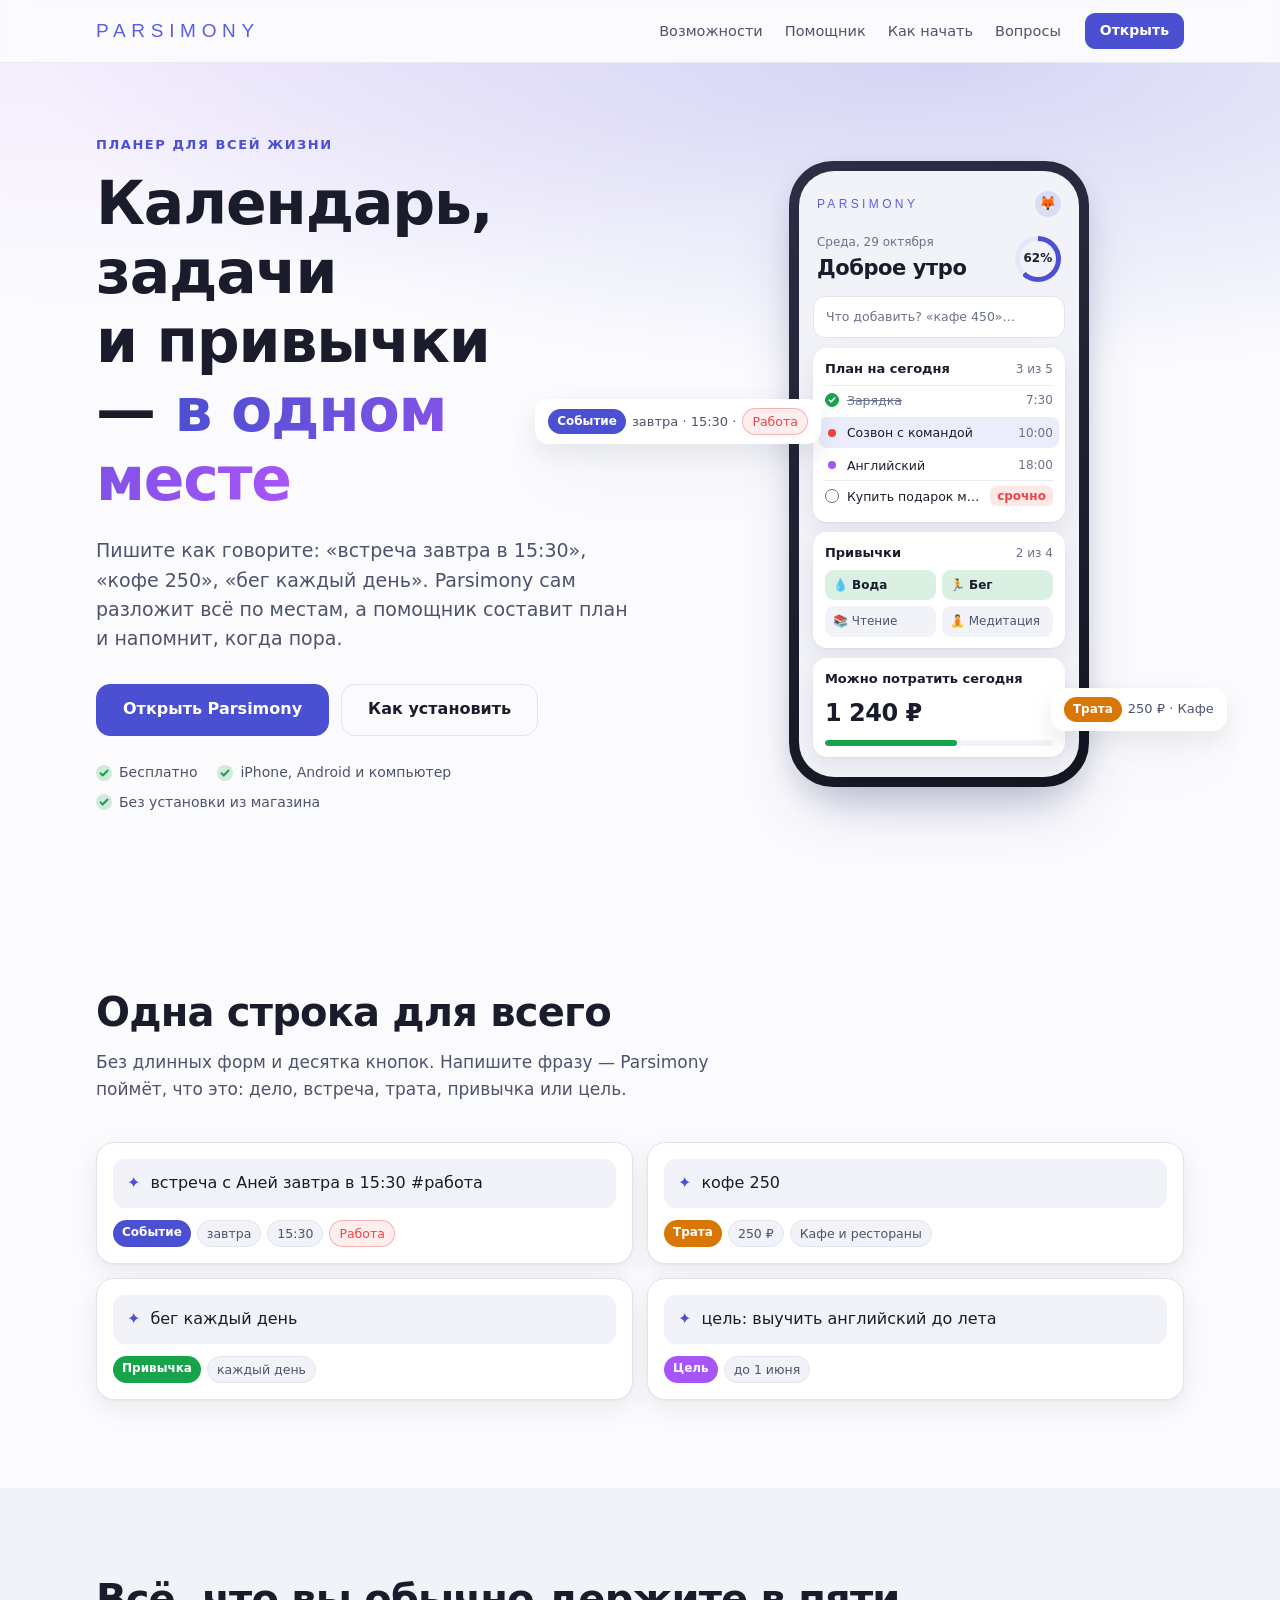
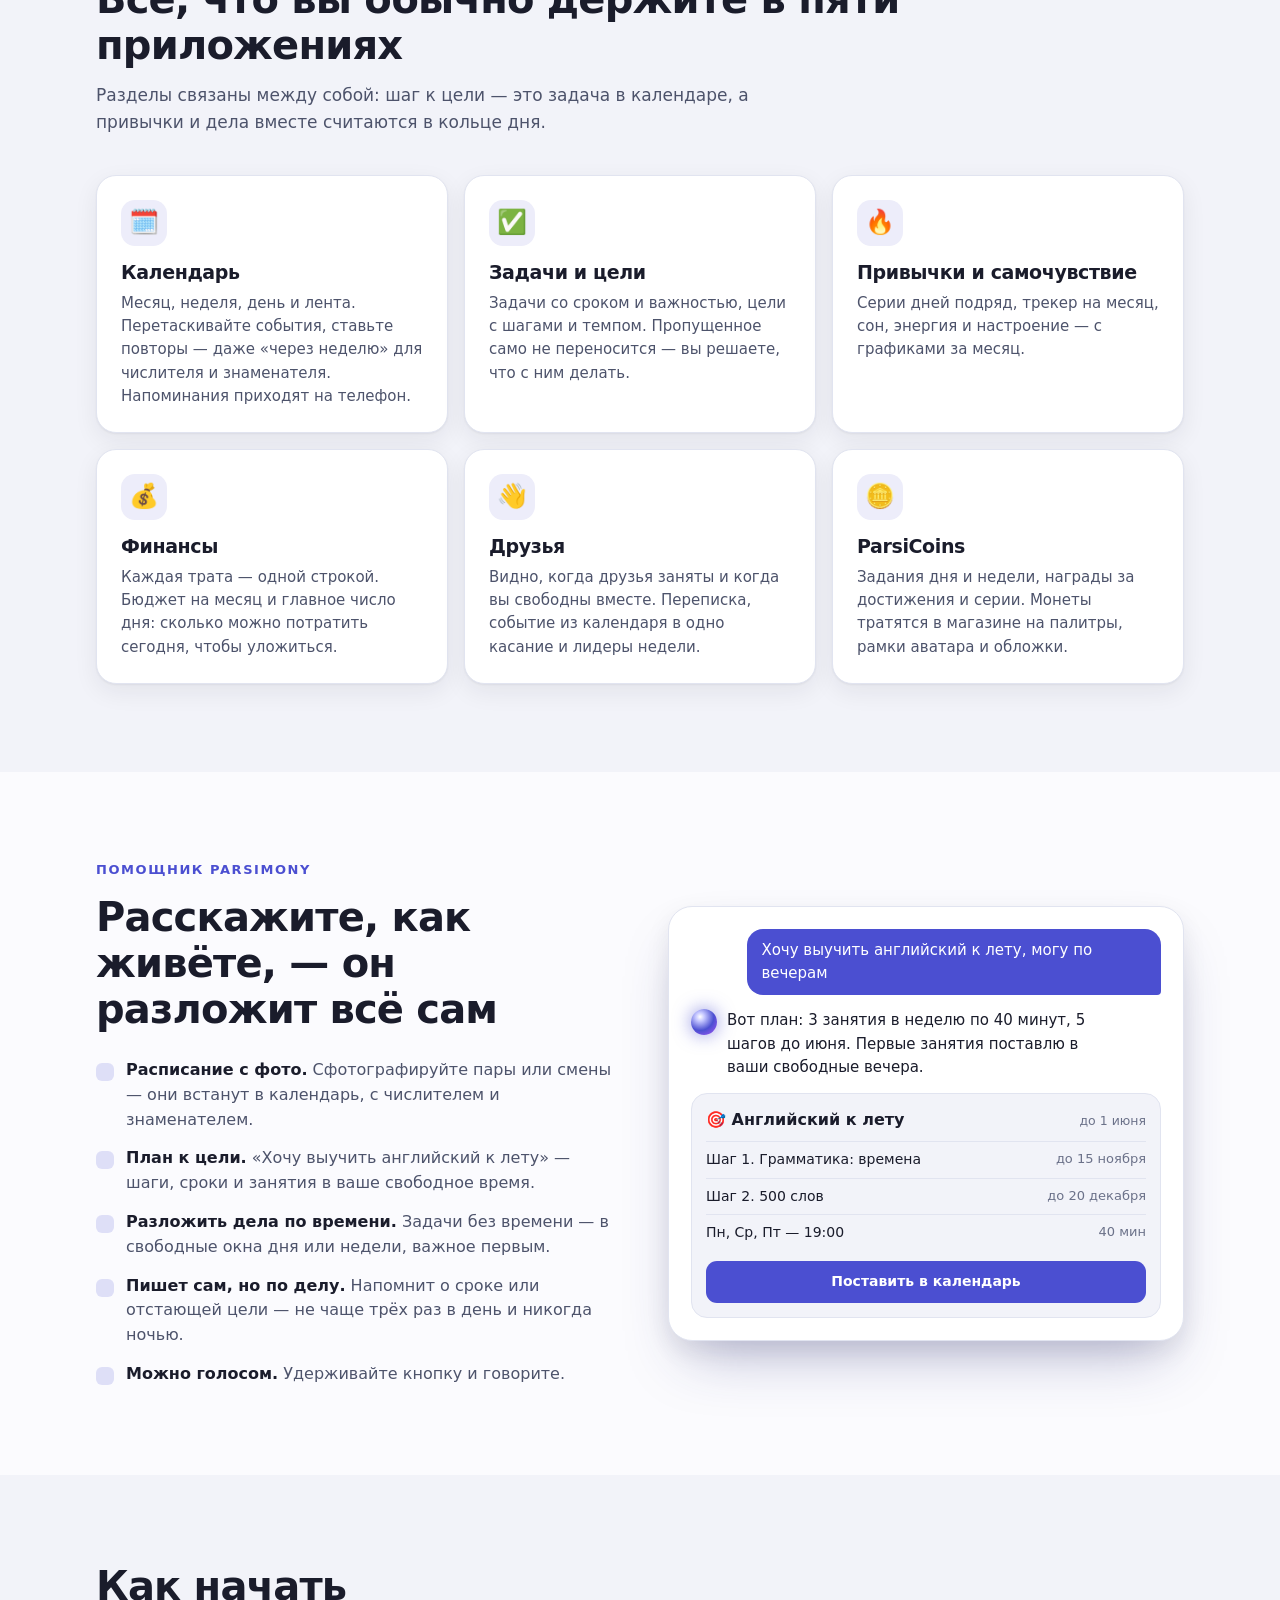
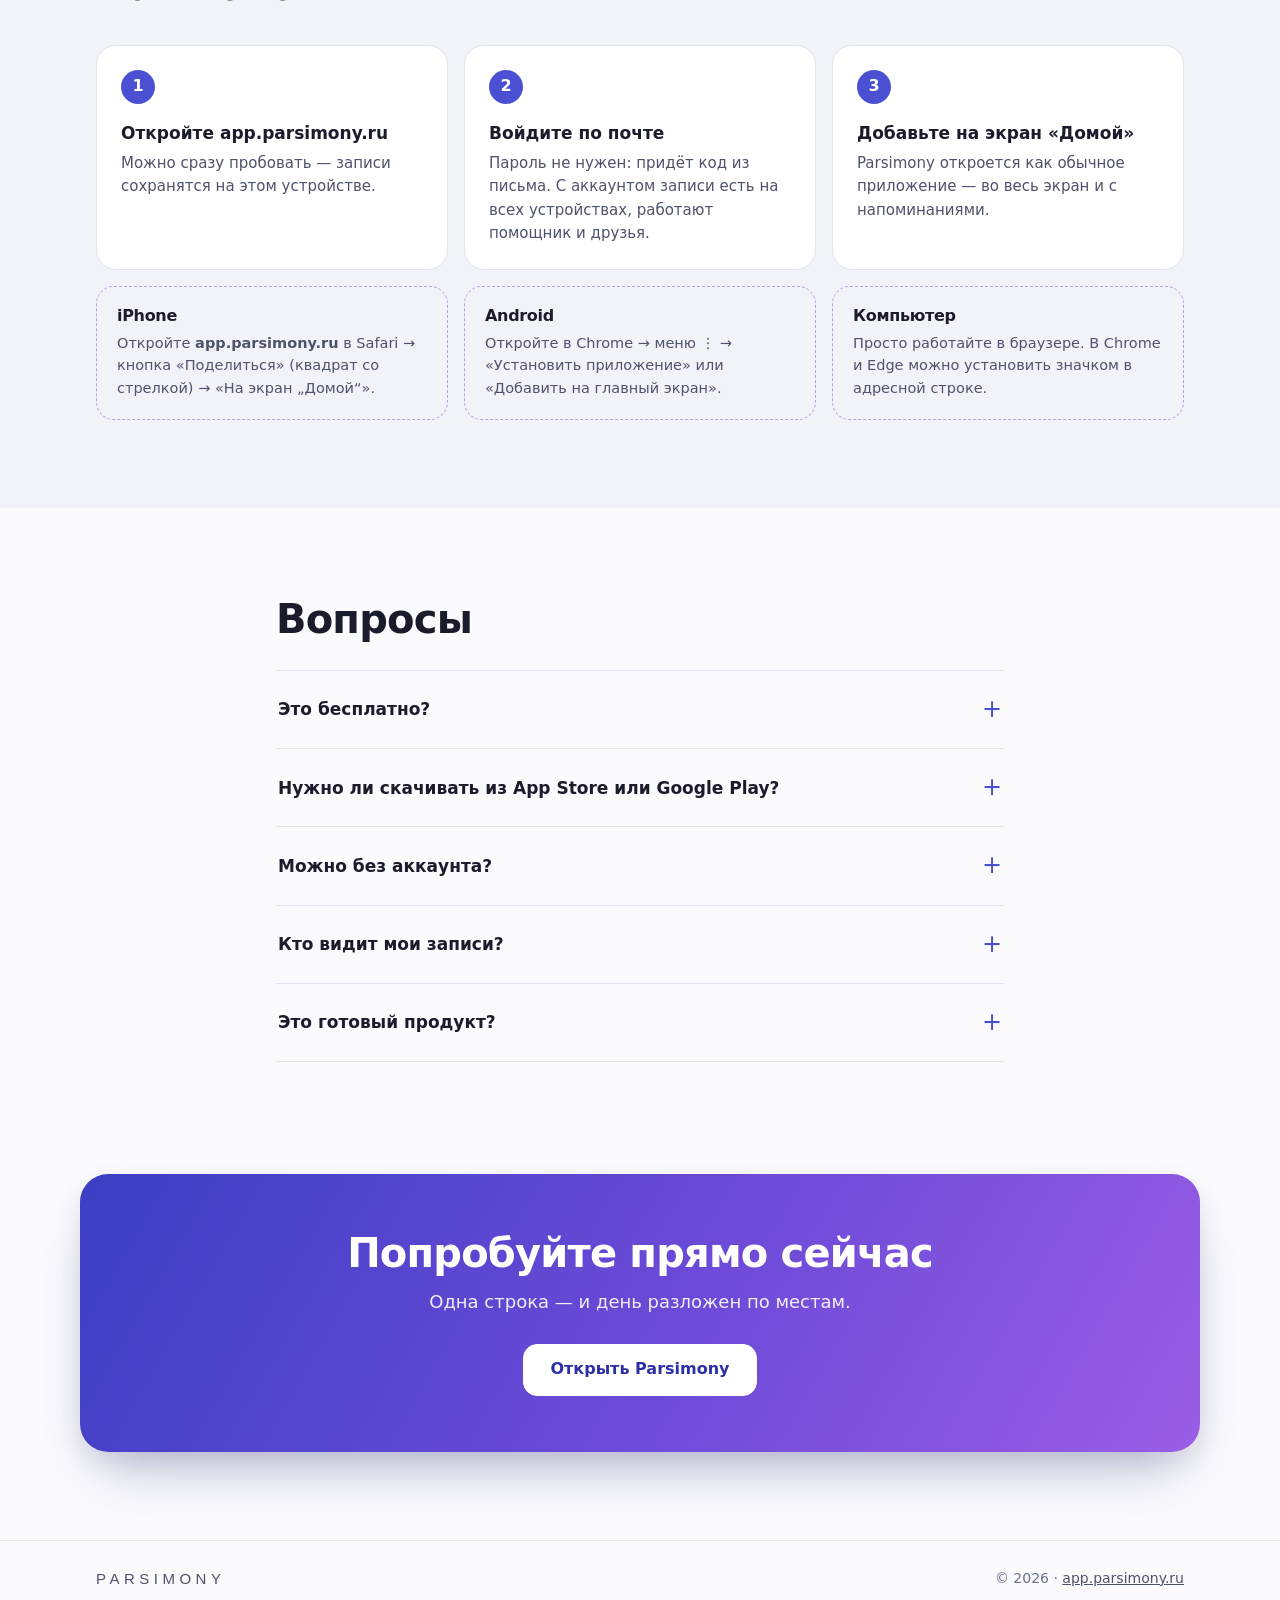
==== site/index.html @ 9904152e "Открытая регистрация (готова, включает админ) и страница parsimony.ru: функция signup — аккаунт толь" ====
<!doctype html>
<html lang="ru">
<head>
<meta charset="utf-8">
<meta name="viewport" content="width=device-width,initial-scale=1,viewport-fit=cover">
<meta http-equiv="Content-Security-Policy" content="default-src 'none'; style-src 'self'; font-src 'self'; img-src 'self' data:; base-uri 'none'; form-action 'none'">
<meta name="referrer" content="strict-origin-when-cross-origin">
<title>Parsimony — календарь, задачи, привычки и помощник в одном месте</title>
<meta name="description" content="Пишите как говорите — Parsimony сам разложит дела, траты и привычки по местам. Календарь, задачи и цели, привычки, финансы, друзья и помощник, который составит план. Бесплатно, на iPhone, Android и компьютере.">
<meta name="theme-color" content="#fbfbfe" media="(prefers-color-scheme: light)">
<meta name="theme-color" content="#12131b" media="(prefers-color-scheme: dark)">
<link rel="canonical" href="https://parsimony.ru/">
<link rel="icon" type="image/png" href="favicon.png">
<link rel="apple-touch-icon" href="icon-180.png">
<meta property="og:type" content="website">
<meta property="og:locale" content="ru_RU">
<meta property="og:url" content="https://parsimony.ru/">
<meta property="og:title" content="Parsimony — вся жизнь в одном планере">
<meta property="og:description" content="Календарь, задачи, привычки, финансы и помощник, который раскладывает всё сам. Бесплатно, без установки из магазина.">
<meta property="og:image" content="https://parsimony.ru/icon-512.png">
<link rel="preload" href="fonts/inter-cyrillic.woff2" as="font" type="font/woff2" crossorigin>
<link rel="stylesheet" href="site.css">
</head>
<body>
<a class="skip" href="#main">К содержанию</a>
<header class="top">
  <div class="wrap top-in">
    <a class="logo" href="#" aria-label="Parsimony — наверх">Parsimony</a>
    <nav class="nav" aria-label="Разделы страницы">
      <a href="#features">Возможности</a>
      <a href="#assistant">Помощник</a>
      <a href="#start">Как начать</a>
      <a href="#faq">Вопросы</a>
    </nav>
    <a class="btn btn-sm" href="https://app.parsimony.ru/">Открыть</a>
  </div>
</header>

<main id="main">
  <!-- Первый экран -->
  <section class="hero">
    <div class="wrap hero-in">
      <div class="hero-text">
        <p class="eyebrow">Планер для всей жизни</p>
        <h1>Календарь, задачи и&nbsp;привычки —&nbsp;<span class="grad">в&nbsp;одном месте</span></h1>
        <p class="lead">Пишите как говорите: «встреча завтра в 15:30», «кофе 250», «бег каждый день». Parsimony сам разложит всё по местам, а помощник составит план и напомнит, когда пора.</p>
        <div class="cta">
          <a class="btn btn-lg" href="https://app.parsimony.ru/">Открыть Parsimony</a>
          <a class="btn btn-lg btn-ghost" href="#install">Как установить</a>
        </div>
        <ul class="facts" aria-label="Коротко">
          <li>Бесплатно</li><li>iPhone, Android и компьютер</li><li>Без установки из магазина</li>
        </ul>
      </div>

      <div class="hero-art" aria-hidden="true">
        <div class="phone">
          <div class="scr">
            <div class="ph-top"><span class="ph-wm">Parsimony</span><span class="ph-ava">🦊</span></div>
            <div class="ph-hi"><div><small>Среда, 29 октября</small><b>Доброе утро</b></div><span class="ring"><i></i><em>62%</em></span></div>
            <div class="ph-in">Что добавить? «кафе 450»…</div>
            <div class="ph-card">
              <div class="ph-h"><b>План на сегодня</b><small>3 из 5</small></div>
              <div class="ph-row done"><span class="chk"></span><span class="t">Зарядка</span><span class="tm">7:30</span></div>
              <div class="ph-row now"><span class="dot c1"></span><span class="t">Созвон с командой</span><span class="tm">10:00</span></div>
              <div class="ph-row"><span class="dot c4"></span><span class="t">Английский</span><span class="tm">18:00</span></div>
              <div class="ph-row"><span class="chk"></span><span class="t">Купить подарок маме</span><span class="pr">срочно</span></div>
            </div>
            <div class="ph-card">
              <div class="ph-h"><b>Привычки</b><small>2 из 4</small></div>
              <div class="chips"><span class="on">💧 Вода</span><span class="on">🏃 Бег</span><span>📚 Чтение</span><span>🧘 Медитация</span></div>
            </div>
            <div class="ph-card">
              <div class="ph-h"><b>Можно потратить сегодня</b></div>
              <div class="money">1 240 ₽</div><div class="bar"><i></i></div>
            </div>
          </div>
        </div>
        <div class="float f1"><span class="pill ev">Событие</span> завтра · 15:30 · <span class="tag c1">Работа</span></div>
        <div class="float f2"><span class="pill mo">Трата</span> 250 ₽ · Кафе</div>
      </div>
    </div>
  </section>

  <!-- Одна строка -->
  <section class="sec">
    <div class="wrap">
      <h2>Одна строка для всего</h2>
      <p class="sub">Без длинных форм и десятка кнопок. Напишите фразу — Parsimony поймёт, что это: дело, встреча, трата, привычка или цель.</p>
      <div class="omni">
        <div class="om"><div class="om-in">встреча с Аней завтра в 15:30 #работа</div><div class="om-out"><span class="pill ev">Событие</span><span class="tag">завтра</span><span class="tag">15:30</span><span class="tag c1">Работа</span></div></div>
        <div class="om"><div class="om-in">кофе 250</div><div class="om-out"><span class="pill mo">Трата</span><span class="tag">250 ₽</span><span class="tag">Кафе и рестораны</span></div></div>
        <div class="om"><div class="om-in">бег каждый день</div><div class="om-out"><span class="pill hb">Привычка</span><span class="tag">каждый день</span></div></div>
        <div class="om"><div class="om-in">цель: выучить английский до лета</div><div class="om-out"><span class="pill gl">Цель</span><span class="tag">до 1 июня</span></div></div>
      </div>
    </div>
  </section>

  <!-- Возможности -->
  <section class="sec alt" id="features">
    <div class="wrap">
      <h2>Всё, что вы обычно держите в пяти приложениях</h2>
      <p class="sub">Разделы связаны между собой: шаг к цели — это задача в календаре, а привычки и дела вместе считаются в кольце дня.</p>
      <div class="grid">
        <article class="feat"><span class="ico" aria-hidden="true">🗓️</span><h3>Календарь</h3><p>Месяц, неделя, день и лента. Перетаскивайте события, ставьте повторы — даже «через неделю» для числителя и знаменателя. Напоминания приходят на телефон.</p></article>
        <article class="feat"><span class="ico" aria-hidden="true">✅</span><h3>Задачи и цели</h3><p>Задачи со сроком и важностью, цели с шагами и темпом. Пропущенное само не переносится — вы решаете, что с ним делать.</p></article>
        <article class="feat"><span class="ico" aria-hidden="true">🔥</span><h3>Привычки и самочувствие</h3><p>Серии дней подряд, трекер на месяц, сон, энергия и настроение — с графиками за месяц.</p></article>
        <article class="feat"><span class="ico" aria-hidden="true">💰</span><h3>Финансы</h3><p>Каждая трата — одной строкой. Бюджет на месяц и главное число дня: сколько можно потратить сегодня, чтобы уложиться.</p></article>
        <article class="feat"><span class="ico" aria-hidden="true">👋</span><h3>Друзья</h3><p>Видно, когда друзья заняты и когда вы свободны вместе. Переписка, событие из календаря в одно касание и лидеры недели.</p></article>
        <article class="feat"><span class="ico" aria-hidden="true">🪙</span><h3>ParsiCoins</h3><p>Задания дня и недели, награды за достижения и серии. Монеты тратятся в магазине на палитры, рамки аватара и обложки.</p></article>
      </div>
    </div>
  </section>

  <!-- Помощник -->
  <section class="sec" id="assistant">
    <div class="wrap two">
      <div>
        <p class="eyebrow">Помощник Parsimony</p>
        <h2>Расскажите, как живёте, — он разложит всё сам</h2>
        <ul class="list">
          <li><b>Расписание с фото.</b> Сфотографируйте пары или смены — они встанут в календарь, с числителем и знаменателем.</li>
          <li><b>План к цели.</b> «Хочу выучить английский к лету» — шаги, сроки и занятия в ваше свободное время.</li>
          <li><b>Разложить дела по времени.</b> Задачи без времени — в свободные окна дня или недели, важное первым.</li>
          <li><b>Пишет сам, но по делу.</b> Напомнит о сроке или отстающей цели — не чаще трёх раз в день и никогда ночью.</li>
          <li><b>Можно голосом.</b> Удерживайте кнопку и говорите.</li>
        </ul>
      </div>
      <div class="chat" aria-hidden="true">
        <div class="msg me">Хочу выучить английский к лету, могу по вечерам</div>
        <div class="msg ai"><span class="orb"></span><div>Вот план: 3 занятия в неделю по 40 минут, 5 шагов до июня. Первые занятия поставлю в ваши свободные вечера.</div></div>
        <div class="plan">
          <div class="plan-h"><b>🎯 Английский к лету</b><small>до 1 июня</small></div>
          <div class="plan-r"><span>Шаг 1. Грамматика: времена</span><em>до 15 ноября</em></div>
          <div class="plan-r"><span>Шаг 2. 500 слов</span><em>до 20 декабря</em></div>
          <div class="plan-r"><span>Пн, Ср, Пт — 19:00</span><em>40 мин</em></div>
          <span class="plan-b">Поставить в календарь</span>
        </div>
      </div>
    </div>
  </section>

  <!-- Как начать -->
  <section class="sec alt" id="start">
    <div class="wrap">
      <h2>Как начать</h2>
      <ol class="steps">
        <li><b>Откройте app.parsimony.ru</b><span>Можно сразу пробовать — записи сохранятся на этом устройстве.</span></li>
        <li><b>Войдите по почте</b><span>Пароль не нужен: придёт код из письма. С аккаунтом записи есть на всех устройствах, работают помощник и друзья.</span></li>
        <li><b>Добавьте на экран «Домой»</b><span>Parsimony откроется как обычное приложение — во весь экран и с напоминаниями.</span></li>
      </ol>
      <div class="install" id="install">
        <div class="inst"><h3>iPhone</h3><p>Откройте <b>app.parsimony.ru</b> в Safari → кнопка «Поделиться» (квадрат со стрелкой) → «На экран „Домой“».</p></div>
        <div class="inst"><h3>Android</h3><p>Откройте в Chrome → меню ⋮ → «Установить приложение» или «Добавить на главный экран».</p></div>
        <div class="inst"><h3>Компьютер</h3><p>Просто работайте в браузере. В Chrome и Edge можно установить значком в адресной строке.</p></div>
      </div>
    </div>
  </section>

  <!-- Вопросы -->
  <section class="sec" id="faq">
    <div class="wrap narrow">
      <h2>Вопросы</h2>
      <details><summary>Это бесплатно?</summary><p>Да. Все разделы, друзья и помощник сейчас бесплатны.</p></details>
      <details><summary>Нужно ли скачивать из App Store или Google Play?</summary><p>Нет. Parsimony работает прямо в браузере, а с экрана «Домой» открывается как обычное приложение — с напоминаниями и без интернета.</p></details>
      <details><summary>Можно без аккаунта?</summary><p>Да: записи будут храниться только на этом устройстве. Аккаунт нужен, чтобы записи были на всех устройствах, и для помощника, друзей и ParsiCoins.</p></details>
      <details><summary>Кто видит мои записи?</summary><p>Только вы. Друзья видят лишь то, что вы сами откроете: например, «занят» в нужных календарях — без названий. Удалить аккаунт со всеми записями можно в любой момент в Настройках.</p></details>
      <details><summary>Это готовый продукт?</summary><p>Parsimony — независимый проект, сейчас идёт бета. Если что-то не так или хочется новую функцию, нажмите «Отзыв» в приложении — мы читаем всё.</p></details>
    </div>
  </section>

  <section class="final">
    <div class="wrap final-in">
      <h2>Попробуйте прямо сейчас</h2>
      <p>Одна строка — и день разложен по местам.</p>
      <a class="btn btn-lg btn-inv" href="https://app.parsimony.ru/">Открыть Parsimony</a>
    </div>
  </section>
</main>

<footer class="foot">
  <div class="wrap foot-in">
    <span class="logo sm">Parsimony</span>
    <span>© 2026 · <a href="https://app.parsimony.ru/">app.parsimony.ru</a></span>
  </div>
</footer>
</body>
</html>
---- site/site.css ----
/* parsimony.ru — страница о Parsimony. Цвета — палитра «Индиго» приложения (js/look.js), шрифты свои (как в приложении) */
@font-face{font-family:'Inter';font-style:normal;font-weight:400 700;font-display:swap;src:url(fonts/inter-cyrillic.woff2) format('woff2');unicode-range:U+0301,U+0400-045F,U+0490-0491,U+04B0-04B1,U+2116}
@font-face{font-family:'Inter';font-style:normal;font-weight:400 700;font-display:swap;src:url(fonts/inter-latin.woff2) format('woff2');unicode-range:U+0000-00FF,U+0131,U+0152-0153,U+02BB-02BC,U+02C6,U+02DA,U+02DC,U+0304,U+0308,U+0329,U+2000-206F,U+20AC,U+2122,U+2191,U+2193,U+2212,U+2215,U+FEFF,U+FFFD}
@font-face{font-family:'Josefin Sans';font-style:normal;font-weight:300;font-display:swap;src:url(fonts/josefin-sans-300-latin.woff2) format('woff2')}

:root{--bg:#fbfbfe;--pg:#f2f3f9;--sf:#fff;--line:#e1e4f0;--tx:#1a1c2b;--tx2:#4d536b;--mut:#6b7189;--acc:#4b4fd1;--accfg:#fff;--wm:#5b5ee0;--acc2:#a855f7;
  --sh:0 1px 2px rgba(26,28,43,.05),0 8px 24px rgba(26,28,43,.07);--sh2:0 30px 60px -20px rgba(42,46,120,.35),0 10px 24px rgba(26,28,43,.08);
  --c1:#ef4444;--c2:#38bdf8;--c3:#22c55e;--c4:#a855f7;--ok:#16a34a;--mo:#d97706;color-scheme:light dark}
@media (prefers-color-scheme:dark){:root{--bg:#12131b;--pg:#171824;--sf:#1d1f2d;--line:#2a2d40;--tx:#e7e8f3;--tx2:#adb1c9;--mut:#8f94ad;--acc:#9599ff;--accfg:#10123a;--wm:#9fa3ff;--acc2:#c084fc;
  --sh:0 1px 2px rgba(0,0,0,.3),0 8px 24px rgba(0,0,0,.25);--sh2:0 30px 60px -20px rgba(0,0,0,.6),0 10px 24px rgba(0,0,0,.3);--ok:#4ade80;--mo:#fbbf24}}

*{box-sizing:border-box}
html{scroll-behavior:smooth;-webkit-text-size-adjust:100%}
@media (prefers-reduced-motion:reduce){html{scroll-behavior:auto}}
body{margin:0;background:var(--bg);color:var(--tx);font:16px/1.55 Inter,system-ui,-apple-system,"Segoe UI",Roboto,sans-serif;-webkit-font-smoothing:antialiased}
a{color:var(--acc)}
h1,h2,h3{margin:0;letter-spacing:-.02em;line-height:1.15}
.wrap{max-width:1120px;margin:0 auto;padding:0 max(16px,env(safe-area-inset-left))}
.narrow{max-width:760px}
.skip{position:absolute;left:-999px;top:8px;background:var(--acc);color:var(--accfg);padding:8px 14px;border-radius:10px;z-index:10}
.skip:focus{left:12px}
:focus-visible{outline:2px solid var(--acc);outline-offset:3px;border-radius:6px}

/* Надпись — как в приложении: Josefin Sans, прописные, разрядка */
.logo{font-family:"Josefin Sans",Inter,sans-serif;font-weight:300;text-transform:uppercase;letter-spacing:.3em;font-size:19px;color:var(--wm);text-decoration:none;margin-right:-.3em;white-space:nowrap}
.logo.sm{font-size:15px;color:var(--tx2)}

.btn{display:inline-flex;align-items:center;justify-content:center;gap:8px;height:44px;padding:0 20px;border-radius:12px;background:var(--acc);color:var(--accfg);font-weight:600;font-size:15px;text-decoration:none;border:1px solid var(--acc);transition:transform .12s,filter .12s;white-space:nowrap}
.btn:hover{filter:brightness(1.07)}
.btn:active{transform:translateY(1px)}
.btn-sm{height:36px;padding:0 14px;font-size:14px;border-radius:10px}
.btn-lg{height:52px;padding:0 26px;font-size:16px;border-radius:14px}
.btn-ghost{background:transparent;color:var(--tx);border-color:var(--line)}
.btn-ghost:hover{background:var(--pg);filter:none}
.btn-inv{background:#fff;color:#2c2fa8;border-color:#fff}

/* Шапка */
.top{position:sticky;top:0;z-index:5;background:color-mix(in srgb,var(--bg) 82%,transparent);backdrop-filter:saturate(1.4) blur(14px);-webkit-backdrop-filter:saturate(1.4) blur(14px);border-bottom:1px solid color-mix(in srgb,var(--line) 70%,transparent)}
.top-in{display:flex;align-items:center;gap:24px;height:62px}
.nav{display:flex;gap:22px;margin-left:auto}
.nav a{color:var(--tx2);text-decoration:none;font-size:14.5px;font-weight:500}
.nav a:hover{color:var(--tx)}
@media (max-width:760px){.nav{display:none}.top-in .btn{margin-left:auto}}

/* Первый экран */
.hero{position:relative;overflow:hidden;padding:72px 0 88px}
.hero::before{content:"";position:absolute;inset:-30% -10% auto;height:620px;background:radial-gradient(ellipse at 70% 40%,color-mix(in srgb,var(--acc) 22%,transparent),transparent 60%),radial-gradient(ellipse at 15% 10%,color-mix(in srgb,var(--acc2) 14%,transparent),transparent 55%);pointer-events:none}
.hero-in{position:relative;display:grid;grid-template-columns:1.05fr .95fr;gap:56px;align-items:center}
.eyebrow{margin:0 0 14px;font-size:13px;font-weight:700;letter-spacing:.12em;text-transform:uppercase;color:var(--acc)}
h1{font-size:clamp(36px,5.2vw,60px);font-weight:750}
.grad{background:linear-gradient(100deg,var(--acc),var(--acc2));-webkit-background-clip:text;background-clip:text;color:transparent}
.lead{margin:22px 0 30px;font-size:clamp(17px,1.6vw,19px);color:var(--tx2);max-width:560px}
.cta{display:flex;flex-wrap:wrap;gap:12px}
.facts{display:flex;flex-wrap:wrap;gap:8px 20px;margin:26px 0 0;padding:0;list-style:none;font-size:14px;color:var(--tx2)}
.facts li{display:flex;align-items:center;gap:7px}
.facts li::before{content:"";width:16px;height:16px;border-radius:50%;background:color-mix(in srgb,var(--ok) 18%,transparent) url("data:image/svg+xml,%3Csvg xmlns='http://www.w3.org/2000/svg' viewBox='0 0 16 16'%3E%3Cpath d='M4.5 8.3l2.2 2.2 4.8-5' fill='none' stroke='%2316a34a' stroke-width='2' stroke-linecap='round' stroke-linejoin='round'/%3E%3C/svg%3E") center/16px no-repeat}
@media (max-width:900px){.hero{padding:44px 0 56px}.hero-in{grid-template-columns:1fr;gap:40px}}

/* Телефон (макет Главной) */
.hero-art{position:relative;display:flex;justify-content:center}
.phone{width:300px;max-width:100%;border-radius:44px;padding:10px;background:linear-gradient(160deg,#2b2e45,#14151f);box-shadow:var(--sh2)}
.scr{border-radius:35px;background:var(--pg);padding:18px 14px 20px;display:flex;flex-direction:column;gap:10px;min-height:560px;overflow:hidden}
.ph-top{display:flex;align-items:center;justify-content:space-between;padding:2px 4px}
.ph-wm{font-family:"Josefin Sans",Inter,sans-serif;font-weight:300;text-transform:uppercase;letter-spacing:.28em;font-size:12px;color:var(--wm)}
.ph-ava{width:26px;height:26px;border-radius:50%;display:grid;place-items:center;font-size:14px;background:color-mix(in srgb,var(--acc) 20%,var(--sf))}
.ph-hi{display:flex;align-items:center;justify-content:space-between;padding:4px 4px 2px}
.ph-hi small{display:block;font-size:12px;color:var(--mut)}
.ph-hi b{font-size:21px;letter-spacing:-.02em}
.ring{position:relative;width:46px;height:46px;border-radius:50%;background:conic-gradient(var(--acc) 0 62%,color-mix(in srgb,var(--acc) 14%,var(--sf)) 62% 100%);display:grid;place-items:center}
.ring i{position:absolute;inset:5px;border-radius:50%;background:var(--pg)}
.ring em{position:relative;font-style:normal;font-size:12px;font-weight:700}
.ph-in{background:var(--sf);border:1px solid var(--line);border-radius:12px;padding:10px 12px;font-size:12.5px;color:var(--mut)}
.ph-card{background:var(--sf);border-radius:14px;padding:11px 12px;box-shadow:var(--sh)}
.ph-h{display:flex;justify-content:space-between;align-items:baseline;margin-bottom:6px}
.ph-h b{font-size:13px}
.ph-h small{font-size:12px;color:var(--mut)}
.ph-row{display:flex;align-items:center;gap:8px;padding:5px 0;font-size:12.5px;border-top:1px solid color-mix(in srgb,var(--line) 70%,transparent)}
.ph-row:first-of-type{border-top:0}
.ph-row .t{flex:1;min-width:0;white-space:nowrap;overflow:hidden;text-overflow:ellipsis}
.ph-row .tm{font-size:12px;color:var(--mut);font-variant-numeric:tabular-nums}
.ph-row.done .t{text-decoration:line-through;color:var(--mut)}
.ph-row.now{margin:2px -6px;padding:5px 6px;border-radius:8px;background:color-mix(in srgb,var(--acc) 10%,transparent);border-top-color:transparent}
.ph-row.now+.ph-row{border-top-color:transparent}
.chk{width:14px;height:14px;border-radius:50%;border:1.6px solid var(--mut);flex:none}
.done .chk{background:var(--ok) url("data:image/svg+xml,%3Csvg xmlns='http://www.w3.org/2000/svg' viewBox='0 0 16 16'%3E%3Cpath d='M4.5 8.3l2.2 2.2 4.8-5' fill='none' stroke='white' stroke-width='2.2' stroke-linecap='round' stroke-linejoin='round'/%3E%3C/svg%3E") center/12px no-repeat;border-color:var(--ok)}
.dot{width:8px;height:8px;border-radius:50%;margin:0 3px;flex:none}
.c1{--c:var(--c1)}.c2{--c:var(--c2)}.c3{--c:var(--c3)}.c4{--c:var(--c4)}
.dot.c1,.dot.c2,.dot.c3,.dot.c4{background:var(--c)}
.pr{font-size:12px;font-weight:700;color:var(--c1);background:color-mix(in srgb,var(--c1) 12%,transparent);padding:1px 7px;border-radius:6px}
.chips{display:grid;grid-template-columns:1fr 1fr;gap:6px}
.chips span{font-size:12px;padding:6px 8px;border-radius:9px;background:var(--pg);color:var(--tx2);white-space:nowrap;overflow:hidden;text-overflow:ellipsis}
.chips .on{background:color-mix(in srgb,var(--ok) 16%,var(--sf));color:var(--tx);font-weight:600}
.money{font-size:24px;font-weight:750;letter-spacing:-.02em}
.bar{height:6px;border-radius:3px;background:var(--pg);margin-top:8px;overflow:hidden}
.bar i{display:block;width:58%;height:100%;border-radius:3px;background:var(--ok)}
.float{position:absolute;display:flex;align-items:center;gap:6px;padding:9px 13px;border-radius:14px;background:var(--sf);box-shadow:var(--sh2);font-size:13px;color:var(--tx2);white-space:nowrap}
.f1{top:38%;right:calc(50% + 118px)}
.f2{bottom:9%;left:calc(50% + 112px)}
@media (max-width:420px){.float{display:none}}

/* Метки разбора строки */
.pill{font-size:12px;font-weight:700;padding:3px 9px;border-radius:999px;color:#fff}
.pill.ev{background:var(--acc)}.pill.mo{background:var(--mo)}.pill.hb{background:var(--ok)}.pill.gl{background:var(--acc2)}
@media (prefers-color-scheme:dark){.pill{color:#10121c}}
.tag{font-size:12.5px;padding:3px 9px;border-radius:999px;background:var(--pg);color:var(--tx2);border:1px solid var(--line);white-space:nowrap}
.tag.c1{color:var(--c1);border-color:color-mix(in srgb,var(--c1) 35%,transparent);background:color-mix(in srgb,var(--c1) 9%,transparent)}

/* Разделы */
.sec{padding:88px 0}
.sec.alt{background:var(--pg)}
h2{font-size:clamp(28px,3.6vw,40px);font-weight:750}
.sub{margin:14px 0 40px;font-size:17px;color:var(--tx2);max-width:680px}
@media (max-width:760px){.sec{padding:60px 0}.sub{margin-bottom:28px}}

.omni{display:grid;grid-template-columns:repeat(2,minmax(0,1fr));gap:14px}
.om{background:var(--sf);border:1px solid var(--line);border-radius:18px;padding:16px;box-shadow:var(--sh)}
.om-in{display:flex;align-items:center;gap:10px;padding:12px 14px;border-radius:12px;background:var(--pg);font-weight:500;overflow-wrap:anywhere}
.om-in::before{content:"✦";color:var(--acc)}
.om-out{display:flex;flex-wrap:wrap;gap:6px;margin-top:12px}
@media (max-width:760px){.omni{grid-template-columns:1fr}}

.grid{display:grid;grid-template-columns:repeat(3,minmax(0,1fr));gap:16px}
.feat{background:var(--sf);border:1px solid var(--line);border-radius:20px;padding:24px;box-shadow:var(--sh)}
.feat .ico{display:grid;place-items:center;width:46px;height:46px;border-radius:14px;font-size:24px;background:color-mix(in srgb,var(--acc) 10%,var(--sf));margin-bottom:16px}
.feat h3{font-size:19px;margin-bottom:8px}
.feat p{margin:0;color:var(--tx2);font-size:15px}
@media (max-width:960px){.grid{grid-template-columns:repeat(2,minmax(0,1fr))}}
@media (max-width:620px){.grid{grid-template-columns:1fr}}

.two{display:grid;grid-template-columns:1fr 1fr;gap:56px;align-items:center}
@media (max-width:900px){.two{grid-template-columns:1fr;gap:36px}}
.list{list-style:none;margin:26px 0 0;padding:0;display:flex;flex-direction:column;gap:14px}
.list li{position:relative;padding-left:30px;color:var(--tx2)}
.list li::before{content:"";position:absolute;left:0;top:5px;width:18px;height:18px;border-radius:6px;background:color-mix(in srgb,var(--acc) 16%,transparent)}
.list b{color:var(--tx)}

/* Чат помощника (макет) */
.chat{background:var(--sf);border:1px solid var(--line);border-radius:24px;padding:22px;box-shadow:var(--sh2);display:flex;flex-direction:column;gap:14px}
.msg{font-size:15px;max-width:88%}
.msg.me{align-self:flex-end;background:var(--acc);color:var(--accfg);padding:10px 14px;border-radius:16px 16px 4px 16px}
.msg.ai{display:flex;gap:10px;color:var(--tx)}
.orb{width:26px;height:26px;border-radius:50%;flex:none;background:radial-gradient(circle at 35% 30%,#fff 0,#c4c6ff 18%,var(--acc) 55%,var(--acc2) 100%);box-shadow:0 0 18px color-mix(in srgb,var(--acc) 60%,transparent)}
.plan{border:1px solid var(--line);border-radius:16px;padding:14px;background:var(--pg)}
.plan-h{display:flex;justify-content:space-between;align-items:baseline;margin-bottom:8px}
.plan-h small{font-size:12.5px;color:var(--mut)}
.plan-r{display:flex;justify-content:space-between;gap:12px;padding:7px 0;border-top:1px solid var(--line);font-size:14px}
.plan-r em{font-style:normal;color:var(--mut);font-size:13px;white-space:nowrap}
.plan-b{display:block;margin-top:10px;text-align:center;padding:10px;border-radius:11px;background:var(--acc);color:var(--accfg);font-weight:600;font-size:14px}

/* Как начать */
.steps{list-style:none;counter-reset:s;margin:36px 0 0;padding:0;display:grid;grid-template-columns:repeat(3,minmax(0,1fr));gap:16px}
.steps li{counter-increment:s;background:var(--sf);border:1px solid var(--line);border-radius:20px;padding:24px;display:flex;flex-direction:column;gap:6px}
.steps li::before{content:counter(s);display:grid;place-items:center;width:34px;height:34px;border-radius:50%;background:var(--acc);color:var(--accfg);font-weight:700;margin-bottom:10px}
.steps b{font-size:17px}
.steps span{color:var(--tx2);font-size:15px}
.install{display:grid;grid-template-columns:repeat(3,minmax(0,1fr));gap:16px;margin-top:16px;scroll-margin-top:80px}
.inst{border:1px dashed color-mix(in srgb,var(--acc) 40%,var(--line));border-radius:18px;padding:20px}
.inst h3{font-size:16px;margin-bottom:6px}
.inst p{margin:0;font-size:14.5px;color:var(--tx2)}
@media (max-width:900px){.steps,.install{grid-template-columns:1fr}}

/* Вопросы */
details{border-bottom:1px solid var(--line)}
details:first-of-type{margin-top:28px;border-top:1px solid var(--line)}
summary{cursor:pointer;list-style:none;display:flex;justify-content:space-between;align-items:center;gap:16px;padding:20px 2px;font-size:17px;font-weight:600}
summary::-webkit-details-marker{display:none}
summary::after{content:"+";font-size:24px;font-weight:400;color:var(--acc);transition:transform .2s}
details[open] summary::after{transform:rotate(45deg)}
details p{margin:0 2px 20px;color:var(--tx2)}

/* Последний призыв */
.final{padding:24px 0 88px}
.final-in{text-align:center;padding:56px 24px;border-radius:28px;background:linear-gradient(120deg,#3b3fc4,#6d4bd8 55%,#9b5de5);color:#fff;box-shadow:var(--sh2)}
.final-in h2{color:#fff}
.final-in p{margin:12px 0 28px;font-size:18px;opacity:.9}
@media (max-width:760px){.final{padding:8px 0 60px}.final-in{padding:44px 20px}}

.foot{border-top:1px solid var(--line);padding:26px 0 calc(26px + env(safe-area-inset-bottom))}
.foot-in{display:flex;justify-content:space-between;align-items:center;gap:12px;flex-wrap:wrap;font-size:14px;color:var(--mut)}
.foot a{color:var(--tx2)}
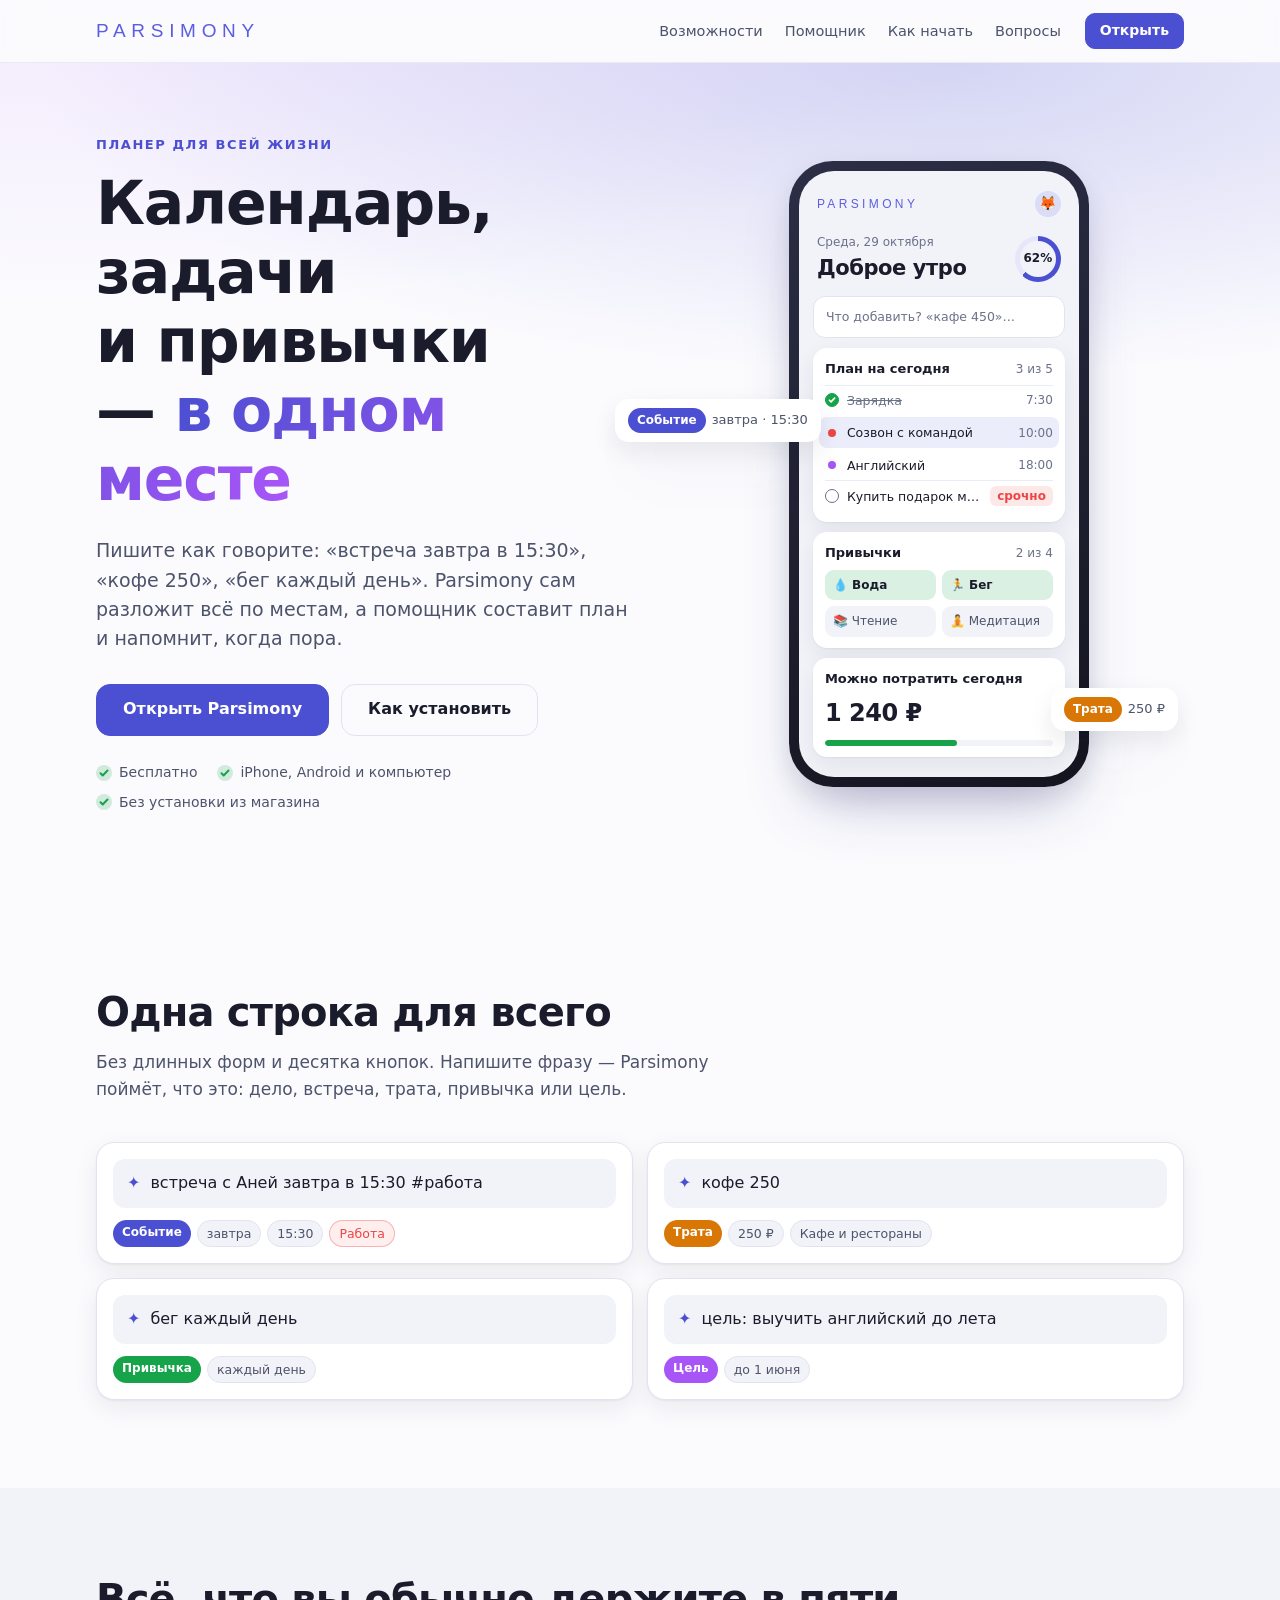
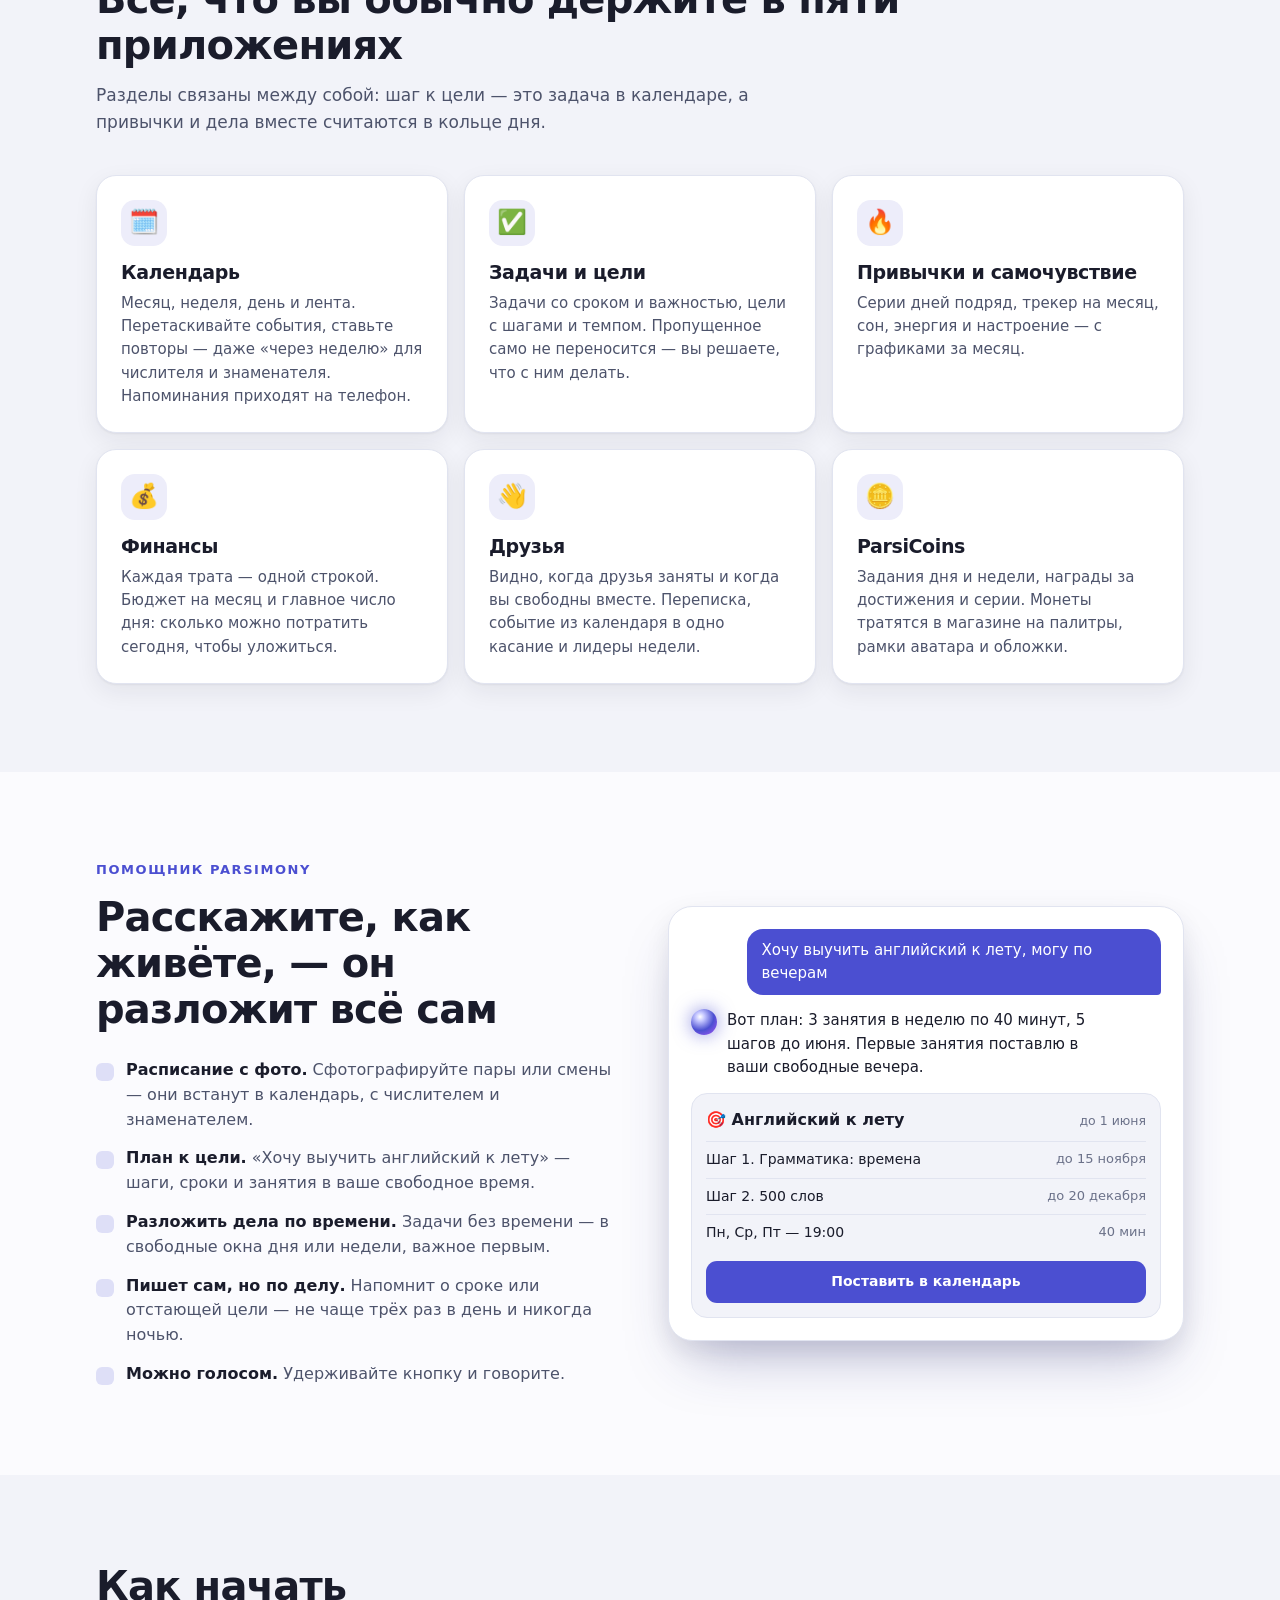
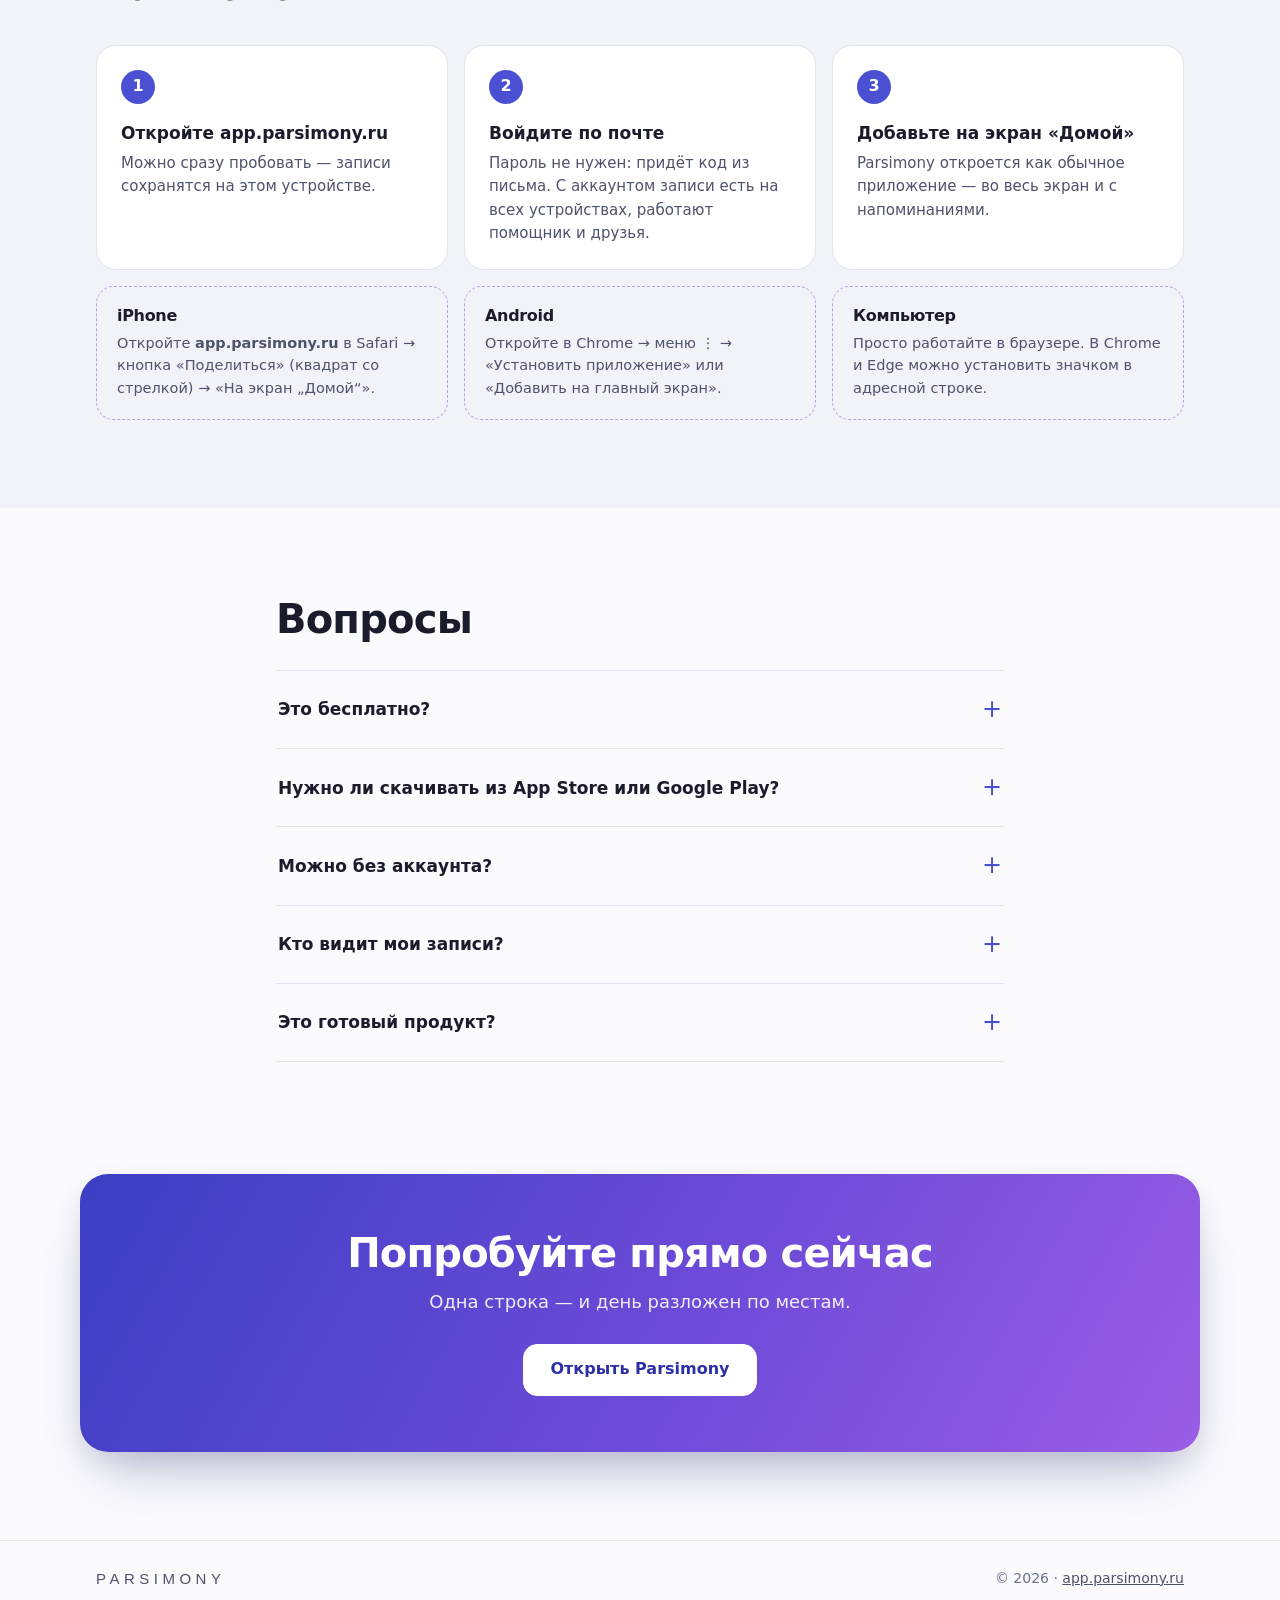
==== commit 283b5ee3: "parsimony.ru: плашки у телефона короче и не обрезаются краем, на узких экранах скрыты Co-Authored-By" ====
--- a/site/index.html
+++ b/site/index.html
@@ -76,8 +76,8 @@
             </div>
           </div>
         </div>
-        <div class="float f1"><span class="pill ev">Событие</span> завтра · 15:30 · <span class="tag c1">Работа</span></div>
-        <div class="float f2"><span class="pill mo">Трата</span> 250 ₽ · Кафе</div>
+        <div class="float f1"><span class="pill ev">Событие</span> завтра · 15:30</div>
+        <div class="float f2"><span class="pill mo">Трата</span> 250 ₽</div>
       </div>
     </div>
   </section>
--- a/site/site.css
+++ b/site/site.css
@@ -96,7 +96,7 @@
 .float{position:absolute;display:flex;align-items:center;gap:6px;padding:9px 13px;border-radius:14px;background:var(--sf);box-shadow:var(--sh2);font-size:13px;color:var(--tx2);white-space:nowrap}
 .f1{top:38%;right:calc(50% + 118px)}
 .f2{bottom:9%;left:calc(50% + 112px)}
-@media (max-width:420px){.float{display:none}}
+@media (max-width:600px){.float{display:none}}
 
 /* Метки разбора строки */
 .pill{font-size:12px;font-weight:700;padding:3px 9px;border-radius:999px;color:#fff}
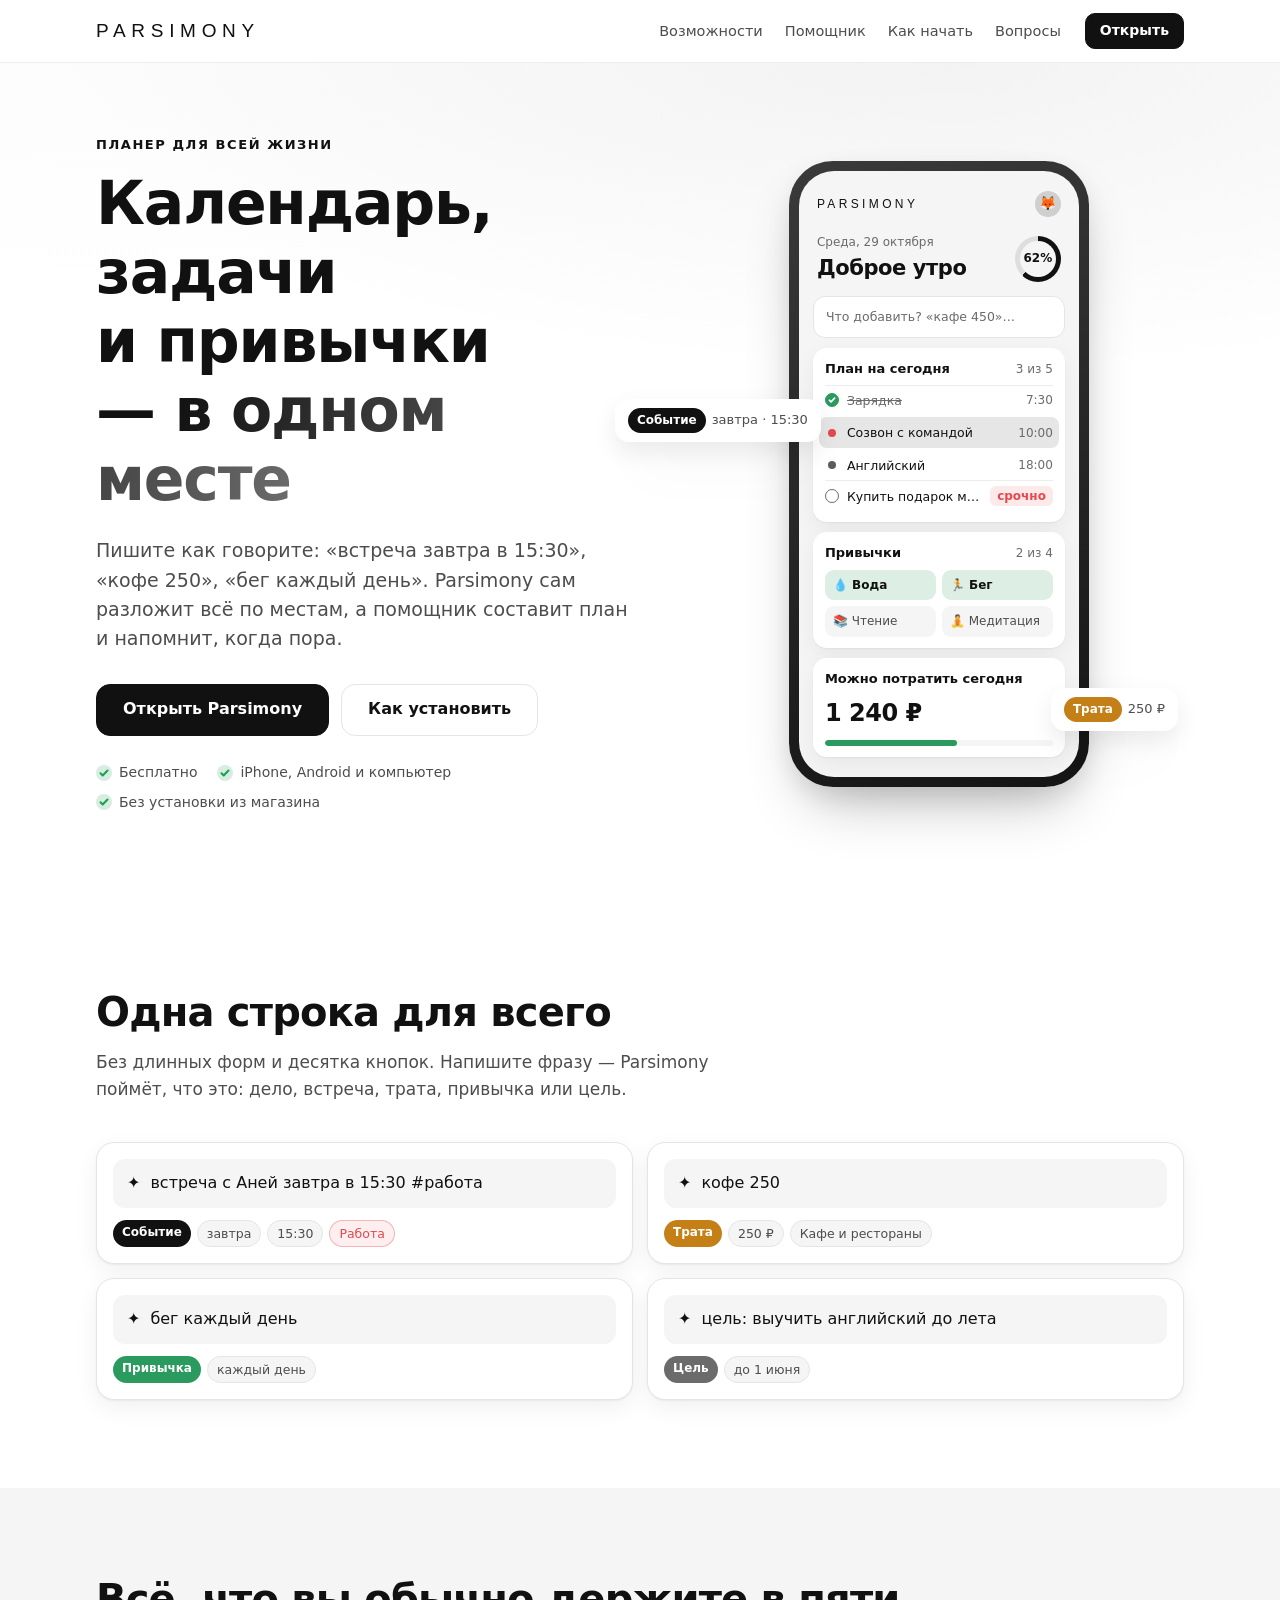
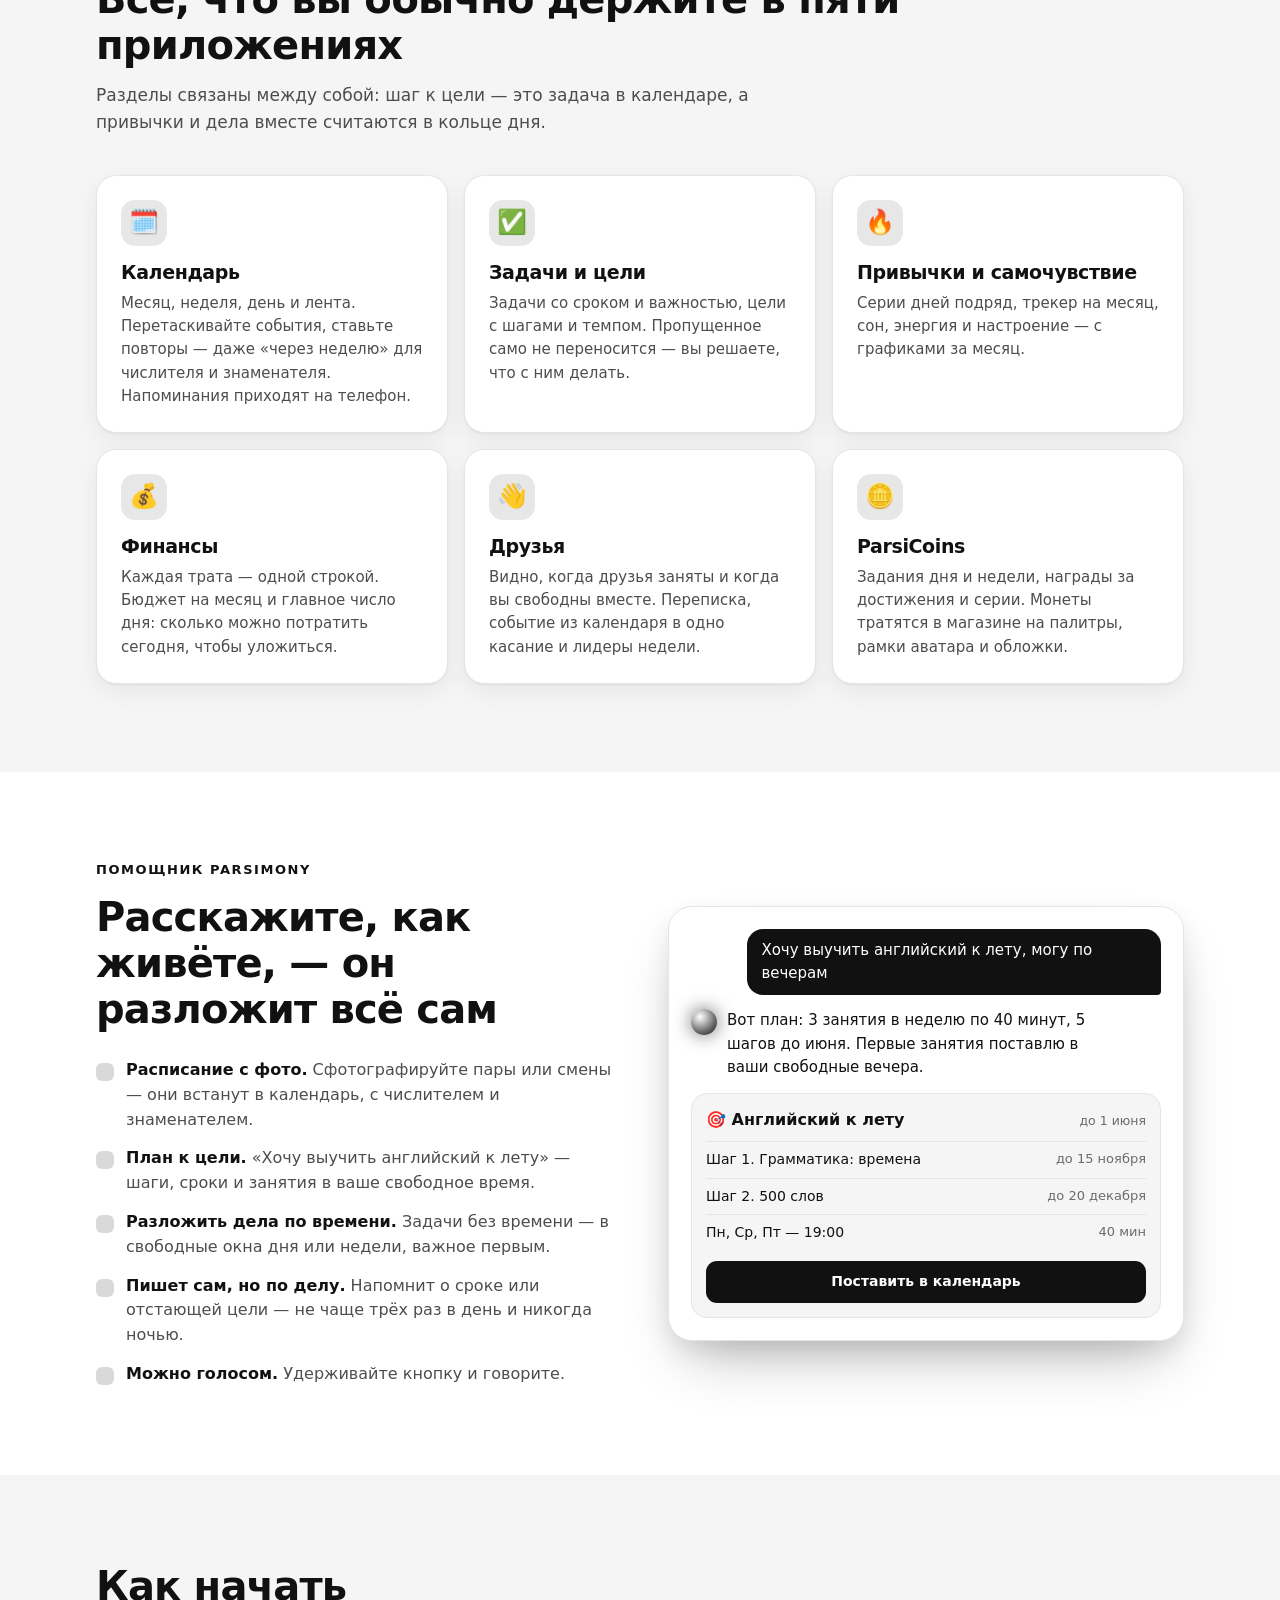
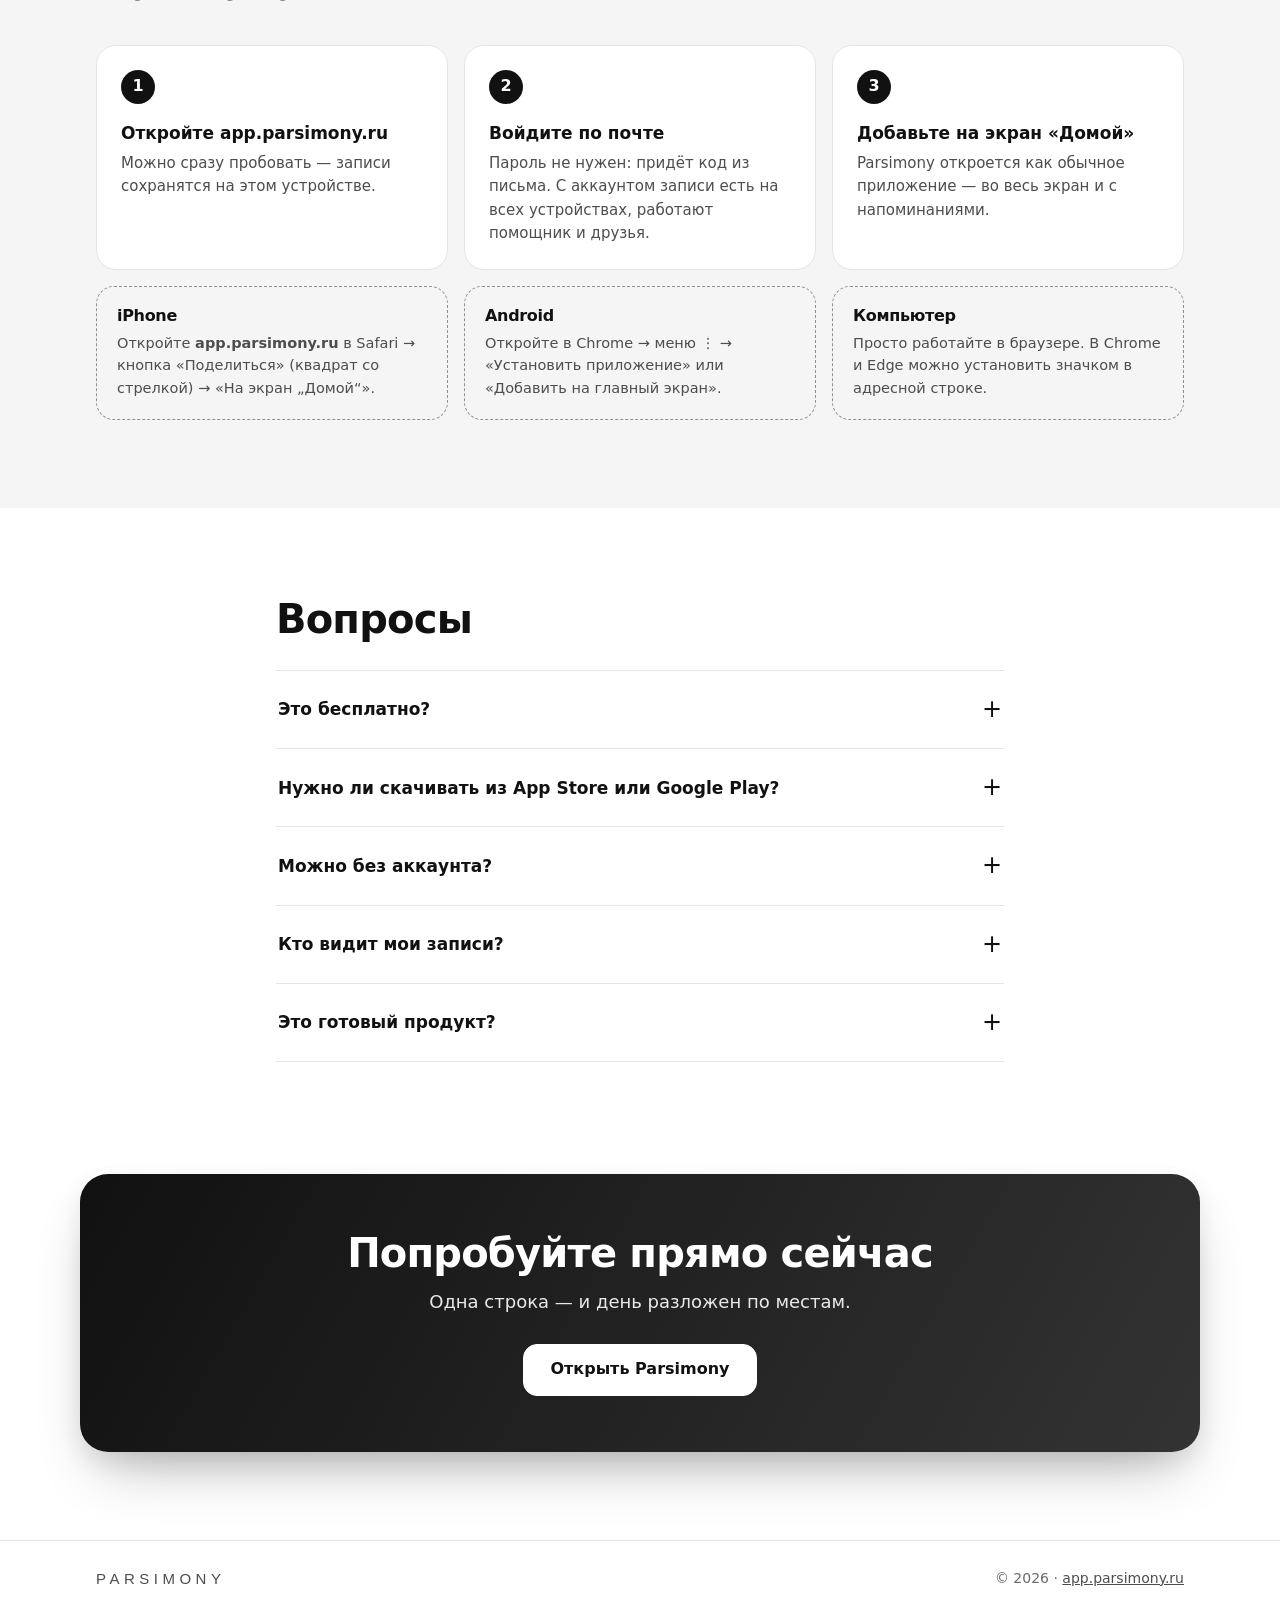
==== commit ca3071ff: "Страница parsimony.ru чёрно-белая: белая в светлой теме, почти чёрная в тёмной, синий убран Co-Autho" ====
--- a/site/index.html
+++ b/site/index.html
@@ -7,8 +7,8 @@
 <meta name="referrer" content="strict-origin-when-cross-origin">
 <title>Parsimony — календарь, задачи, привычки и помощник в одном месте</title>
 <meta name="description" content="Пишите как говорите — Parsimony сам разложит дела, траты и привычки по местам. Календарь, задачи и цели, привычки, финансы, друзья и помощник, который составит план. Бесплатно, на iPhone, Android и компьютере.">
-<meta name="theme-color" content="#fbfbfe" media="(prefers-color-scheme: light)">
-<meta name="theme-color" content="#12131b" media="(prefers-color-scheme: dark)">
+<meta name="theme-color" content="#ffffff" media="(prefers-color-scheme: light)">
+<meta name="theme-color" content="#0e0e0e" media="(prefers-color-scheme: dark)">
 <link rel="canonical" href="https://parsimony.ru/">
 <link rel="icon" type="image/png" href="favicon.png">
 <link rel="apple-touch-icon" href="icon-180.png">
--- a/site/site.css
+++ b/site/site.css
@@ -1,13 +1,13 @@
-/* parsimony.ru — страница о Parsimony. Цвета — палитра «Индиго» приложения (js/look.js), шрифты свои (как в приложении) */
+/* parsimony.ru — страница о Parsimony. Цвета чёрно-белые (выбор пользователя 1 ноября 2026): белая в светлой теме браузера, почти чёрная в тёмной; шрифты свои (как в приложении) */
 @font-face{font-family:'Inter';font-style:normal;font-weight:400 700;font-display:swap;src:url(fonts/inter-cyrillic.woff2) format('woff2');unicode-range:U+0301,U+0400-045F,U+0490-0491,U+04B0-04B1,U+2116}
 @font-face{font-family:'Inter';font-style:normal;font-weight:400 700;font-display:swap;src:url(fonts/inter-latin.woff2) format('woff2');unicode-range:U+0000-00FF,U+0131,U+0152-0153,U+02BB-02BC,U+02C6,U+02DA,U+02DC,U+0304,U+0308,U+0329,U+2000-206F,U+20AC,U+2122,U+2191,U+2193,U+2212,U+2215,U+FEFF,U+FFFD}
 @font-face{font-family:'Josefin Sans';font-style:normal;font-weight:300;font-display:swap;src:url(fonts/josefin-sans-300-latin.woff2) format('woff2')}
 
-:root{--bg:#fbfbfe;--pg:#f2f3f9;--sf:#fff;--line:#e1e4f0;--tx:#1a1c2b;--tx2:#4d536b;--mut:#6b7189;--acc:#4b4fd1;--accfg:#fff;--wm:#5b5ee0;--acc2:#a855f7;
-  --sh:0 1px 2px rgba(26,28,43,.05),0 8px 24px rgba(26,28,43,.07);--sh2:0 30px 60px -20px rgba(42,46,120,.35),0 10px 24px rgba(26,28,43,.08);
-  --c1:#ef4444;--c2:#38bdf8;--c3:#22c55e;--c4:#a855f7;--ok:#16a34a;--mo:#d97706;color-scheme:light dark}
-@media (prefers-color-scheme:dark){:root{--bg:#12131b;--pg:#171824;--sf:#1d1f2d;--line:#2a2d40;--tx:#e7e8f3;--tx2:#adb1c9;--mut:#8f94ad;--acc:#9599ff;--accfg:#10123a;--wm:#9fa3ff;--acc2:#c084fc;
-  --sh:0 1px 2px rgba(0,0,0,.3),0 8px 24px rgba(0,0,0,.25);--sh2:0 30px 60px -20px rgba(0,0,0,.6),0 10px 24px rgba(0,0,0,.3);--ok:#4ade80;--mo:#fbbf24}}
+:root{--bg:#fff;--pg:#f5f5f5;--sf:#fff;--line:#e5e5e5;--tx:#111;--tx2:#4d4d4d;--mut:#6b6b6b;--acc:#111;--accfg:#fff;--wm:#111;--acc2:#6b6b6b;--fin1:#111;--fin2:#333;--ph1:#3a3a3a;--ph2:#141414;--gl:5%;--gl2:3%;
+  --sh:0 1px 2px rgba(0,0,0,.05),0 8px 24px rgba(0,0,0,.06);--sh2:0 30px 60px -20px rgba(0,0,0,.3),0 10px 24px rgba(0,0,0,.08);
+  --c1:#e5484d;--c2:#8c8c8c;--c3:#30a46c;--c4:#5c5c5c;--ok:#2b9a5e;--mo:#c47f17;color-scheme:light dark}
+@media (prefers-color-scheme:dark){:root{--bg:#0e0e0e;--pg:#161616;--sf:#1c1c1c;--line:#2e2e2e;--tx:#f2f2f2;--tx2:#b8b8b8;--mut:#8f8f8f;--acc:#f2f2f2;--accfg:#111;--wm:#f2f2f2;--acc2:#a3a3a3;--fin1:#1f1f1f;--fin2:#333;--ph1:#3a3a3a;--ph2:#1a1a1a;--gl:9%;--gl2:5%;
+  --sh:0 1px 2px rgba(0,0,0,.3),0 8px 24px rgba(0,0,0,.25);--sh2:0 30px 60px -20px rgba(0,0,0,.6),0 10px 24px rgba(0,0,0,.3);--c2:#a3a3a3;--c4:#737373;--ok:#4ade80;--mo:#fbbf24}}
 
 *{box-sizing:border-box}
 html{scroll-behavior:smooth;-webkit-text-size-adjust:100%}
@@ -32,7 +32,7 @@
 .btn-lg{height:52px;padding:0 26px;font-size:16px;border-radius:14px}
 .btn-ghost{background:transparent;color:var(--tx);border-color:var(--line)}
 .btn-ghost:hover{background:var(--pg);filter:none}
-.btn-inv{background:#fff;color:#2c2fa8;border-color:#fff}
+.btn-inv{background:#fff;color:#111;border-color:#fff}
 
 /* Шапка */
 .top{position:sticky;top:0;z-index:5;background:color-mix(in srgb,var(--bg) 82%,transparent);backdrop-filter:saturate(1.4) blur(14px);-webkit-backdrop-filter:saturate(1.4) blur(14px);border-bottom:1px solid color-mix(in srgb,var(--line) 70%,transparent)}
@@ -44,7 +44,7 @@
 
 /* Первый экран */
 .hero{position:relative;overflow:hidden;padding:72px 0 88px}
-.hero::before{content:"";position:absolute;inset:-30% -10% auto;height:620px;background:radial-gradient(ellipse at 70% 40%,color-mix(in srgb,var(--acc) 22%,transparent),transparent 60%),radial-gradient(ellipse at 15% 10%,color-mix(in srgb,var(--acc2) 14%,transparent),transparent 55%);pointer-events:none}
+.hero::before{content:"";position:absolute;inset:-30% -10% auto;height:620px;background:radial-gradient(ellipse at 70% 40%,color-mix(in srgb,var(--acc) var(--gl),transparent),transparent 60%),radial-gradient(ellipse at 15% 10%,color-mix(in srgb,var(--acc2) var(--gl2),transparent),transparent 55%);pointer-events:none}
 .hero-in{position:relative;display:grid;grid-template-columns:1.05fr .95fr;gap:56px;align-items:center}
 .eyebrow{margin:0 0 14px;font-size:13px;font-weight:700;letter-spacing:.12em;text-transform:uppercase;color:var(--acc)}
 h1{font-size:clamp(36px,5.2vw,60px);font-weight:750}
@@ -58,7 +58,7 @@
 
 /* Телефон (макет Главной) */
 .hero-art{position:relative;display:flex;justify-content:center}
-.phone{width:300px;max-width:100%;border-radius:44px;padding:10px;background:linear-gradient(160deg,#2b2e45,#14151f);box-shadow:var(--sh2)}
+.phone{width:300px;max-width:100%;border-radius:44px;padding:10px;background:linear-gradient(160deg,var(--ph1),var(--ph2));box-shadow:var(--sh2)}
 .scr{border-radius:35px;background:var(--pg);padding:18px 14px 20px;display:flex;flex-direction:column;gap:10px;min-height:560px;overflow:hidden}
 .ph-top{display:flex;align-items:center;justify-content:space-between;padding:2px 4px}
 .ph-wm{font-family:"Josefin Sans",Inter,sans-serif;font-weight:300;text-transform:uppercase;letter-spacing:.28em;font-size:12px;color:var(--wm)}
@@ -139,7 +139,7 @@
 .msg{font-size:15px;max-width:88%}
 .msg.me{align-self:flex-end;background:var(--acc);color:var(--accfg);padding:10px 14px;border-radius:16px 16px 4px 16px}
 .msg.ai{display:flex;gap:10px;color:var(--tx)}
-.orb{width:26px;height:26px;border-radius:50%;flex:none;background:radial-gradient(circle at 35% 30%,#fff 0,#c4c6ff 18%,var(--acc) 55%,var(--acc2) 100%);box-shadow:0 0 18px color-mix(in srgb,var(--acc) 60%,transparent)}
+.orb{width:26px;height:26px;border-radius:50%;flex:none;background:radial-gradient(circle at 35% 30%,#fff 0,#d4d4d4 18%,var(--acc2) 60%,var(--acc) 100%);box-shadow:0 0 18px color-mix(in srgb,var(--acc) 60%,transparent)}
 .plan{border:1px solid var(--line);border-radius:16px;padding:14px;background:var(--pg)}
 .plan-h{display:flex;justify-content:space-between;align-items:baseline;margin-bottom:8px}
 .plan-h small{font-size:12.5px;color:var(--mut)}
@@ -170,7 +170,7 @@
 
 /* Последний призыв */
 .final{padding:24px 0 88px}
-.final-in{text-align:center;padding:56px 24px;border-radius:28px;background:linear-gradient(120deg,#3b3fc4,#6d4bd8 55%,#9b5de5);color:#fff;box-shadow:var(--sh2)}
+.final-in{text-align:center;padding:56px 24px;border-radius:28px;background:linear-gradient(120deg,var(--fin1),var(--fin2));color:#fff;box-shadow:var(--sh2)}
 .final-in h2{color:#fff}
 .final-in p{margin:12px 0 28px;font-size:18px;opacity:.9}
 @media (max-width:760px){.final{padding:8px 0 60px}.final-in{padding:44px 20px}}
